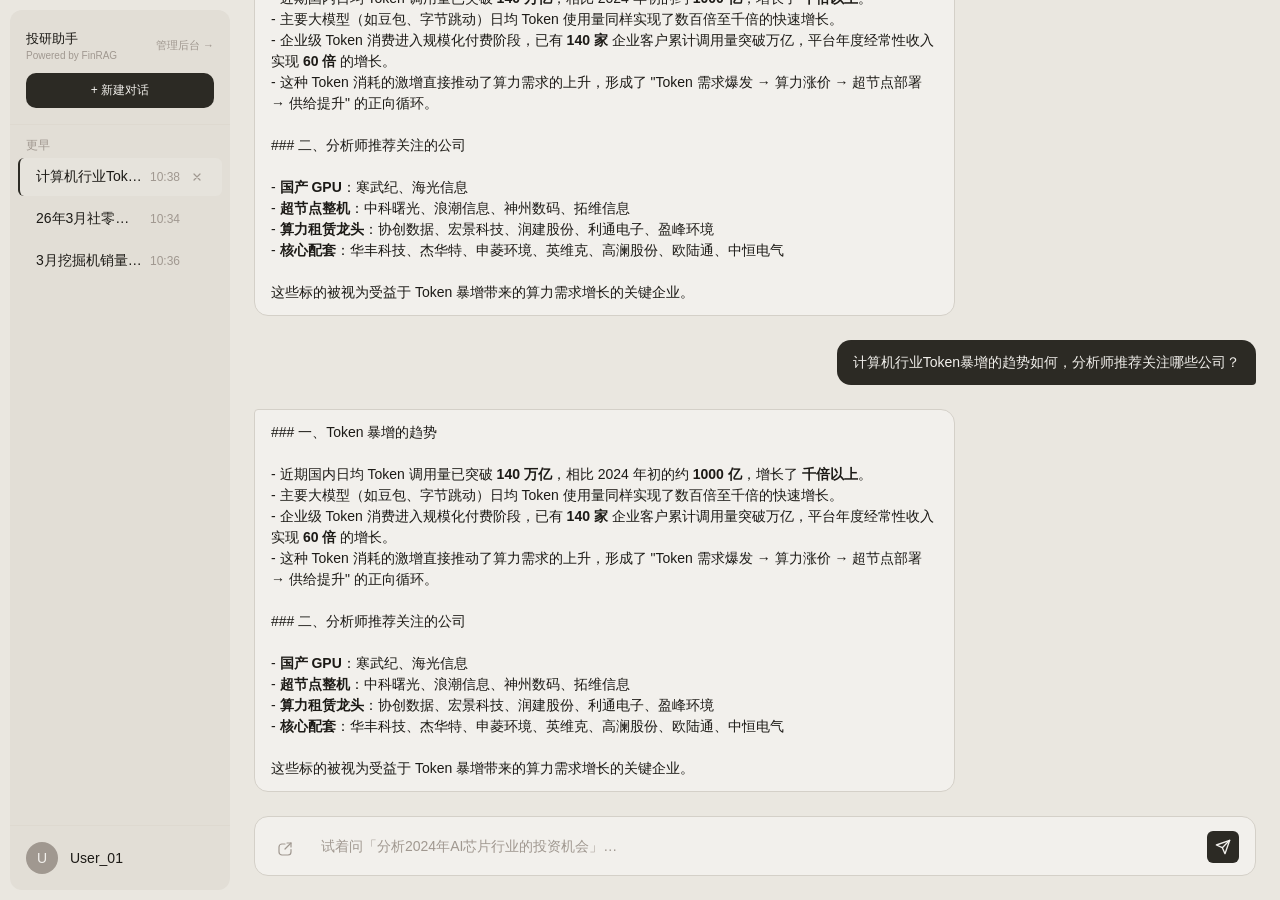
==== chat/index.html @ 754f4105 "Initial commit: RAG frontend demo with Vercel deployment config" ====
<!DOCTYPE html>
<html lang="zh-CN">
<head>
    <meta charset="UTF-8">
    <meta name="viewport" content="width=device-width, initial-scale=1.0">
    <title>FinRAG</title>
    <link rel="icon" type="image/svg+xml" href="/favicon.svg">
    <link rel="stylesheet" href="/assets/shell.css" />
    <style>
        :root {
            --bg-app:        #EAE7E0;
            --bg-sidebar:    #F2F0EC;
            --bg-panel:      #F2F0EC;
            --bg-hover:      #E6E3DC;
            --bg-gray-layer: #E6E3DC;
            --bg-sources:    #F2F0EC;
            --border:        #D4D0C8;
            --border-subtle: #DED9D0;
            --accent:        #2C2A24;
            --accent-light:  #E6E3DC;
            --accent-muted:  #A09890;
            --accent-dark:   #1C1A16;
            --text-primary:  #1C1A16;
            --text-secondary:#4A4640;
            --text-muted:    #A09890;
            --success:       #5C7A58;
            --success-light: #D6E3D4;
            --warning:       #8A7230;
            --warning-light: #F0E8D4;
            --danger:        #8C4040;
            --danger-light:  #F0E2E2;
            --shadow-sm:     none;
            --shadow-md:     none;
            --r-sm: 6px;
            --r-md: 10px;
            --r-lg: 14px;
        }

        * { box-sizing: border-box; margin: 0; padding: 0; box-shadow: none !important; }
        body {
            font-family: -apple-system, "Helvetica Neue", Arial, sans-serif;
            font-weight: 400;
            color: var(--text-primary);
            background-color: var(--bg-app);
            height: 100vh;
            display: flex;
            overflow: hidden;
            font-size: 14px;
        }
        button, input, textarea, select { font-family: inherit; font-size: inherit; outline: none; border: none; background: none; }
        button { cursor: pointer; color: inherit; }
        .font-mono { font-family: "JetBrains Mono", Consolas, monospace; }
        .fw-500 { font-weight: 500; }
        .card { background: var(--bg-panel); border: 0.5px solid var(--border); border-radius: var(--r-lg); box-shadow: var(--shadow-sm); }
        .text-muted { color: var(--text-muted); }

        /* Layout */
        .sidebar {
            width: 220px;
            background: #E2DED6;
            border-radius: 12px;
            margin: 10px 0 10px 10px;
            border: none;
            border-right: none;
            box-shadow: none;
            display: flex;
            flex-direction: column;
            flex-shrink: 0;
            z-index: 10;
        }
        .page-body,
        .chat-main,
        .main-content {
            background: #EAE7E0;
            flex: 1;
            display: flex;
            flex-direction: column;
            position: relative;
            min-width: 0;
        }
        .right-panel {
            width: 240px;
            background: var(--bg-panel);
            border: 0.5px solid var(--border);
            border-radius: 12px;
            margin: 10px 10px 10px 0;
            display: flex;
            flex-direction: column;
            flex-shrink: 0;
        }
        .right-panel.collapsed { display: none; }

        /* Sidebar */
        .sidebar-header { padding: 20px 16px 16px; display: flex; flex-direction: column; gap: 12px; border-bottom: 0.5px solid var(--border-subtle); }
        .sidebar-top { display: flex; align-items: center; justify-content: space-between; }
        .sys-title { font-size: 13px; font-weight: 500; color: var(--text-primary); }
        .admin-link {
            font-size: 11px;
            color: var(--text-muted);
            text-decoration: none;
            padding: 0;
            border: none;
            background: none;
            transition: color 0.15s;
        }
        .admin-link:hover { color: var(--accent); background: none; }
        .btn-new-chat {
            background: #2C2A24;
            color: #F2F0EC;
            padding: 9px 12px;
            border-radius: var(--r-md);
            text-align: center;
            font-size: 12px;
            font-weight: 500;
            transition: background 0.2s;
        }
        .btn-new-chat:hover { background: #1C1A16; }

        .session-list { flex: 1; overflow-y: auto; padding: 12px 0; display: flex; flex-direction: column; gap: 16px; }
        .session-group { display: flex; flex-direction: column; gap: 4px; }
        .group-title { padding: 0 16px; font-size: 12px; color: var(--text-muted); font-weight: 500; }
        .session-item { padding: 10px 16px; margin: 0 8px; border-radius: var(--r-sm); cursor: pointer; display: flex; justify-content: space-between; align-items: center; border-left: 2px solid transparent; }
        .session-item:hover { background: var(--bg-hover); }
        .session-item.active { background: var(--bg-hover); border-left-color: var(--accent); }
        .session-title { overflow: hidden; text-overflow: ellipsis; white-space: nowrap; flex: 1; margin-right: 8px; }
        .session-time { font-size: 12px; color: var(--text-muted); }
        .session-main { display: flex; align-items: center; min-width: 0; flex: 1; }
        .session-actions { display: inline-flex; align-items: center; gap: 6px; margin-left: 8px; }
        .session-delete {
            width: 18px;
            height: 18px;
            border-radius: 4px;
            border: none;
            background: transparent;
            color: var(--text-muted);
            display: inline-flex;
            align-items: center;
            justify-content: center;
            font-size: 12px;
            opacity: 0;
            transition: all 0.15s;
            flex-shrink: 0;
        }
        .session-item:hover .session-delete { opacity: 0; }
        .session-item.active .session-delete { opacity: 1; }
        .session-delete:hover { background: var(--danger-light); color: var(--danger); }

        .user-profile { padding: 16px; border-top: 0.5px solid var(--border-subtle); display: flex; align-items: center; gap: 12px; }
        .avatar { width: 32px; height: 32px; background: var(--accent-muted); border-radius: 50%; display: flex; align-items: center; justify-content: center; color: var(--bg-panel); font-weight: 500; }

        /* Main Content */
        .status-strip { padding:10px 20px; display:flex; align-items:center; gap:8px; border-bottom: 0.5px solid var(--border-subtle); }
        #empty-state {
            flex: 1;
            display: flex;
            flex-direction: column;
            align-items: center;
            justify-content: center;
            padding: 40px;
            --accent: #8B4513;
            --accent-muted: #B8784A;
            --text-primary: #2C2A24;
            --text-muted: #9A9287;
        }
        .empty-title { font-size: 24px; font-weight: 500; color: var(--text-secondary); margin-bottom: 32px; }
        .hero-kicker {
            font-size: 10px;
            color: var(--text-muted);
            letter-spacing: .1em;
            margin-bottom: 12px;
            text-align: center;
        }
        .hero-title {
            font-size: 32px;
            font-weight: 600;
            color: var(--text-primary);
            line-height: 1.35;
            text-align: center;
        }
        .hero-accent {
            color: var(--accent);
        }
        .hero-features {
            display: flex;
            gap: 24px;
            justify-content: center;
            margin-top: 16px;
            flex-wrap: wrap;
        }
        .hero-feature {
            display: flex;
            align-items: center;
            gap: 6px;
            font-size: 12px;
            color: var(--text-muted);
        }
        .hero-feature svg {
            color: var(--accent-muted);
            flex-shrink: 0;
        }
        .hero-example-title {
            font-size: 10px;
            color: #B8B0A8;
            letter-spacing: .06em;
            text-align: center;
            margin-bottom: 12px;
        }
        .suggestion-grid { display: grid; grid-template-columns: repeat(3, minmax(0, 1fr)); gap: 12px; max-width: 900px; width: 100%; }
        @media (max-width: 1024px) {
            .suggestion-grid { grid-template-columns: 1fr 1fr; }
        }
        @media (max-width: 640px) {
            .suggestion-grid { grid-template-columns: 1fr; }
        }
        .suggestion-card {
            padding: 12px 14px;
            background: var(--bg-panel);
            border-radius: 10px;
            border: none;
            box-shadow: none;
            cursor: pointer;
            display: flex;
            flex-direction: column;
            gap: 0;
            transition: background 0.15s;
        }
        .suggestion-card:hover { background: var(--bg-hover); }
        .example-tag {
            font-size: 11px;
            font-weight: 500;
            color: var(--accent);
            margin-bottom: 6px;
        }
        .example-question {
            font-size: 14px;
            font-weight: 500;
            color: var(--text-primary);
            margin-bottom: 6px;
            line-height: 1.4;
        }
        .example-sub {
            font-size: 12px;
            color: var(--text-muted);
            line-height: 1.5;
        }

        #chat-container { flex: 1; overflow-y: auto; padding: 24px; display: none; flex-direction: column; gap: 24px; }

        .message-row { display: flex; width: 100%; }
        .message-row.user { justify-content: flex-end; }

        .bubble { max-width: 70%; padding: 12px 16px; line-height: 1.5; word-break: break-word; }
        .bubble-user { background: #2C2A24; color: #F2F0EC; border-radius: var(--r-lg) var(--r-lg) 4px var(--r-lg); }
        .bubble-ai { background: var(--bg-panel); color: var(--text-primary); border: 0.5px solid var(--border); box-shadow: var(--shadow-sm); border-radius: 4px var(--r-lg) var(--r-lg) var(--r-lg); }

        .ai-footer { margin-top: 8px; padding-top: 8px; border-top: 0.5px solid var(--border-subtle); display: flex; flex-wrap: wrap; gap: 8px; align-items: center; font-size: 12px; }
        .badge { padding: 2px 6px; border-radius: var(--r-sm); background: var(--bg-gray-layer); color: var(--text-secondary); display: inline-flex; align-items: center; }
        .btn-feedback { padding: 2px 4px; border-radius: var(--r-sm); cursor: pointer; transition: background 0.2s; }
        .btn-feedback:hover { background: var(--bg-hover); }
        .btn-sources-toggle { color: var(--accent); font-weight: 500; cursor: pointer; user-select: none; }

        .sources-area { display: none; margin-top: 12px; gap: 8px; flex-direction: column; }
        .sources-area.open { display: flex; }
        .source-card { background: var(--bg-sources); border: 0.5px solid var(--border); border-radius: var(--r-md); padding: 10px 12px; display: flex; align-items: center; gap: 12px; cursor: pointer; }
        .source-card:hover { filter: brightness(0.97); }
        .source-icon { width: 24px; height: 24px; border-radius: 4px; display: flex; align-items: center; justify-content: center; font-size: 12px; color: var(--bg-panel); font-weight: 500; }
        .source-icon.pdf { background: var(--danger); }
        .source-icon.url { background: var(--accent-dark); }
        .source-info { flex: 1; overflow: hidden; }
        .source-title { font-weight: 500; white-space: nowrap; overflow: hidden; text-overflow: ellipsis; font-size: 13px; }
        .source-domain { font-size: 11px; color: var(--text-muted); }
        .source-score { color: var(--success); font-size: 12px; }

        .clarify-grid { display: flex; flex-direction: column; gap: 8px; margin-top: 12px; }
        .clarify-option { background: var(--bg-app); border: 0.5px solid var(--border); border-radius: var(--r-sm); padding: 10px; cursor: pointer; font-size: 13px; }
        .clarify-option:hover { background: var(--accent-light); border-color: var(--accent); }

        .cursor { display: inline-block; width: 6px; height: 14px; background: var(--accent); vertical-align: middle; animation: blink 1s step-end infinite; margin-left: 4px; }
        @keyframes blink { 0%, 100% { opacity: 1; } 50% { opacity: 0; } }

        /* Input Area */
        .input-wrapper { padding: 0 24px 24px; }
        .input-box { background: var(--bg-panel); border: 0.5px solid var(--border); border-radius: var(--r-lg); display: flex; flex-direction: column; padding: 12px 16px; transition: border-color 0.2s; }
        .input-box:focus-within { border-color: var(--accent-muted); }
        .input-row { display: flex; gap: 12px; align-items: flex-end; }
        .btn-attach {
            width: 28px;
            height: 28px;
            border-radius: 7px;
            display: flex;
            align-items: center;
            justify-content: center;
            flex-shrink: 0;
            color: var(--text-muted);
            background: transparent;
            border: none;
            cursor: pointer;
            transition: all 0.15s;
        }
        .btn-attach:hover { background: var(--bg-hover); color: var(--text-primary); }
        .btn-attach.has-image { color: var(--accent); }
        .img-preview-strip {
            display: flex;
            gap: 8px;
            padding: 0 2px 10px;
            flex-wrap: wrap;
        }
        .img-thumb {
            width: 52px;
            height: 52px;
            border-radius: 8px;
            border: 0.5px solid var(--border);
            position: relative;
            overflow: visible;
            flex-shrink: 0;
            cursor: pointer;
        }
        .img-thumb img {
            width: 100%;
            height: 100%;
            object-fit: cover;
            border-radius: 8px;
            display: block;
        }
        .img-thumb-remove {
            position: absolute;
            top: -5px;
            right: -5px;
            width: 16px;
            height: 16px;
            border-radius: 50%;
            background: var(--danger);
            display: flex;
            align-items: center;
            justify-content: center;
            cursor: pointer;
            border: none;
            flex-shrink: 0;
        }
        .img-thumb-remove svg { width: 8px; height: 8px; }
        .bubble-img img {
            max-width: 220px;
            max-height: 160px;
            border-radius: 10px 10px 2px 10px;
            display: block;
            border: 0.5px solid var(--border);
        }
        textarea { flex: 1; resize: none; max-height: 120px; min-height: 20px; line-height: 20px; color: var(--text-primary); }
        textarea::placeholder { color: var(--text-muted); }
        .btn-send {
            background: #2C2A24;
            color: #F2F0EC;
            width: 32px;
            height: 32px;
            border-radius: var(--r-sm);
            display: flex;
            align-items: center;
            justify-content: center;
            flex-shrink: 0;
            transition: background 0.2s;
        }
        .btn-send:hover { background: #1C1A16; }
        .btn-send:disabled { background: var(--bg-gray-layer); color: var(--text-muted); cursor: not-allowed; }

        /* Right Panel */
        .right-header { padding: 16px; font-weight: 500; border-bottom: 0.5px solid var(--border-subtle); display: flex; justify-content: space-between; }
        .btn-close-panel { color: var(--text-muted); cursor: pointer; }
        .right-content { padding: 16px; overflow-y: auto; flex: 1; display: flex; flex-direction: column; gap: 12px; }

        /* Toast */
        .toast-container { position: fixed; top: 20px; left: 50%; transform: translateX(-50%); z-index: 1000; display: flex; flex-direction: column; gap: 8px; }
        .toast { background: var(--bg-panel); border: 0.5px solid var(--danger); color: var(--danger); padding: 10px 16px; border-radius: var(--r-md); box-shadow: var(--shadow-md); font-size: 13px; opacity: 0; animation: fade-in-out 3s ease forwards; }
        @keyframes fade-in-out { 0% { opacity: 0; transform: translateY(-10px); } 10% { opacity: 1; transform: translateY(0); } 90% { opacity: 1; transform: translateY(0); } 100% { opacity: 0; transform: translateY(-10px); } }
    </style>
</head>
<body>

    <aside class="sidebar">
        <div class="sidebar-header">
            <div class="sidebar-top">
                <div>
                    <div class="sys-title">投研助手</div>
                    <div style="font-size:10px; color:var(--text-muted); margin-top:2px;">
                        Powered by FinRAG
                    </div>
                </div>
                <a class="admin-link" href="/knowledge.html">管理后台 →</a>
            </div>
            <button class="btn-new-chat" id="btn-new-chat">+ 新建对话</button>
        </div>
        <div class="session-list" id="session-list"></div>
        <div class="user-profile">
            <div class="avatar">U</div>
            <div class="fw-500">User_01</div>
        </div>
    </aside>

    <main class="main-content">
        <div id="empty-state">
            <div style="text-align:center; margin-bottom:32px;">
                <div class="hero-kicker">投研知识库</div>
                <div class="hero-title">
                    深入每一份<span class="hero-accent">行研报告</span>
                    <br>给你可问答的知识库
                </div>
                <div class="hero-features">
                    <div class="hero-feature">
                        <svg width="15" height="15" viewBox="0 0 24 24" fill="none"
                             stroke="currentColor" stroke-width="2">
                            <path d="M14 2H6a2 2 0 0 0-2 2v16a2 2 0 0 0 2 2h12a2 2 0 0 0 2-2V8z"/>
                            <polyline points="14 2 14 8 20 8"/>
                        </svg>
                        东方财富研报数据库
                    </div>
                    <div class="hero-feature">
                        <svg width="15" height="15" viewBox="0 0 24 24" fill="none"
                             stroke="currentColor" stroke-width="2">
                            <circle cx="11" cy="11" r="8"/>
                            <line x1="21" y1="21" x2="16.65" y2="16.65"/>
                        </svg>
                        覆盖科技、医药、新能源等行业
                    </div>
                    <div class="hero-feature">
                        <svg width="15" height="15" viewBox="0 0 24 24" fill="none"
                             stroke="currentColor" stroke-width="2">
                            <path d="M9 11l3 3L22 4"/>
                            <path d="M21 12v7a2 2 0 0 1-2 2H5a2 2 0 0 1-2-2V5a2 2 0 0 1 2-2h11"/>
                        </svg>
                        答案附带原始报告引用
                    </div>
                </div>
            </div>
            <div style="width:100%; max-width:560px;">
                <div class="hero-example-title">试试这些问题</div>
                <div class="suggestion-grid" id="suggestion-grid"></div>
            </div>
        </div>

        <div id="chat-container"></div>

        <div class="input-wrapper">
            <div class="input-box">
                <div class="img-preview-strip" id="img-preview-strip" style="display:none;"></div>
                <div class="input-row">
                    <button class="btn-attach" id="btn-attach" title="上传图片">
                        <svg width="16" height="16" viewBox="0 0 16 16" fill="none">
                            <path d="M14 8.5V11a3 3 0 0 1-3 3H5a3 3 0 0 1-3-3V6a3 3 0 0 1 3-3h3" stroke="currentColor" stroke-width="1.2" stroke-linecap="round"/>
                            <path d="M10 2h4v4" stroke="currentColor" stroke-width="1.2" stroke-linecap="round" stroke-linejoin="round"/>
                            <path d="M14 2L8 8" stroke="currentColor" stroke-width="1.2" stroke-linecap="round"/>
                        </svg>
                    </button>
                    <input type="file" id="img-file-input" accept="image/*" style="display:none;">
                    <textarea id="chat-input" rows="1" placeholder="试着问「分析2024年AI芯片行业的投资机会」…"></textarea>
                    <button class="btn-send" id="btn-send">
                        <svg width="16" height="16" viewBox="0 0 24 24" fill="none" stroke="currentColor" stroke-width="2" stroke-linecap="round" stroke-linejoin="round"><line x1="22" y1="2" x2="11" y2="13"></line><polygon points="22 2 15 22 11 13 2 9 22 2"></polygon></svg>
                    </button>
                </div>
                <div class="img-hint" id="img-hint" style="display:none; font-size:10px; color:var(--text-muted); text-align:center; padding-top:6px;">
                    支持 JPG、PNG、截图粘贴 · 单张最大 10MB
                </div>
            </div>
        </div>
    </main>

    <aside class="right-panel collapsed" id="right-panel">
        <div class="right-header">
            <span>引用知识源</span>
            <span class="btn-close-panel" id="btn-close-panel">✕</span>
        </div>
        <div class="right-content" id="right-content">
            <div class="text-muted" style="font-size: 12px; text-align: center; margin-top: 20px;">点击聊天中的来源标签查看详情</div>
        </div>
    </aside>

    <div class="toast-container" id="toast-container"></div>

    <script src="/assets/api.js"></script>
    <script src="/assets/shell.js"></script>
    <script>
        // Mock 对话数据（仅用于 demo 展示）
        const MOCK_SESSIONS = [
            {
                id: "af6073f920da416da19f7c6cb03fe2c8",
                title: "计算机行业Token暴增趋势讨论",
                updated_at: "2026-04-25T10:38:45.392614+00:00",
            },
            {
                id: "bbbc612e61664d898aa6600a053496c8",
                title: "26年3月社零数据讨论",
                updated_at: "2026-04-25T10:34:05.024955+00:00",
            },
            {
                id: "d4fa2bd1815c4cc2b90ea552784ee99d",
                title: "3月挖掘机销量数据讨论",
                updated_at: "2026-04-25T10:36:13.116840+00:00",
            },
        ];

        const MOCK_MESSAGES_MAP = {
            "af6073f920da416da19f7c6cb03fe2c8": [
                {
                    id: 76,
                    session_id: "af6073f920da416da19f7c6cb03fe2c8",
                    role: "user",
                    content: "计算机行业Token暴增的趋势如何，分析师推荐关注哪些公司？",
                    created_at: "2026-04-25T10:37:50.969843+00:00",
                },
                {
                    id: 77,
                    session_id: "af6073f920da416da19f7c6cb03fe2c8",
                    role: "assistant",
                    content: "### 一、Token 暴增的趋势  \n\n- 近期国内日均 Token 调用量已突破 **140 万亿**，相比 2024 年初的约 **1000 亿**，增长了 **千倍以上**。  \n- 主要大模型（如豆包、字节跳动）日均 Token 使用量同样实现了数百倍至千倍的快速增长。  \n- 企业级 Token 消费进入规模化付费阶段，已有 **140 家** 企业客户累计调用量突破万亿，平台年度经常性收入实现 **60 倍** 的增长。  \n- 这种 Token 消耗的激增直接推动了算力需求的上升，形成了 \"Token 需求爆发 → 算力涨价 → 超节点部署 → 供给提升\" 的正向循环。\n\n### 二、分析师推荐关注的公司  \n\n- **国产 GPU**：寒武纪、海光信息  \n- **超节点整机**：中科曙光、浪潮信息、神州数码、拓维信息  \n- **算力租赁龙头**：协创数据、宏景科技、润建股份、利通电子、盈峰环境  \n- **核心配套**：华丰科技、杰华特、申菱环境、英维克、高澜股份、欧陆通、中恒电气  \n\n这些标的被视为受益于 Token 暴增带来的算力需求增长的关键企业。",
                    created_at: "2026-04-25T10:38:25.530327+00:00",
                },
                {
                    id: 78,
                    session_id: "af6073f920da416da19f7c6cb03fe2c8",
                    role: "user",
                    content: "计算机行业Token暴增的趋势如何，分析师推荐关注哪些公司？",
                    created_at: "2026-04-25T10:38:38.059717+00:00",
                },
                {
                    id: 79,
                    session_id: "af6073f920da416da19f7c6cb03fe2c8",
                    role: "assistant",
                    content: "### 一、Token 暴增的趋势  \n\n- 近期国内日均 Token 调用量已突破 **140 万亿**，相比 2024 年初的约 **1000 亿**，增长了 **千倍以上**。  \n- 主要大模型（如豆包、字节跳动）日均 Token 使用量同样实现了数百倍至千倍的快速增长。  \n- 企业级 Token 消费进入规模化付费阶段，已有 **140 家** 企业客户累计调用量突破万亿，平台年度经常性收入实现 **60 倍** 的增长。  \n- 这种 Token 消耗的激增直接推动了算力需求的上升，形成了 \"Token 需求爆发 → 算力涨价 → 超节点部署 → 供给提升\" 的正向循环。\n\n### 二、分析师推荐关注的公司  \n\n- **国产 GPU**：寒武纪、海光信息  \n- **超节点整机**：中科曙光、浪潮信息、神州数码、拓维信息  \n- **算力租赁龙头**：协创数据、宏景科技、润建股份、利通电子、盈峰环境  \n- **核心配套**：华丰科技、杰华特、申菱环境、英维克、高澜股份、欧陆通、中恒电气  \n\n这些标的被视为受益于 Token 暴增带来的算力需求增长的关键企业。",
                    created_at: "2026-04-25T10:38:45.392614+00:00",
                },
            ],
            "bbbc612e61664d898aa6600a053496c8": [
                {
                    id: 72,
                    session_id: "bbbc612e61664d898aa6600a053496c8",
                    role: "user",
                    content: "26年3月社零数据增速是多少，消费行业后续的政策催化剂有哪些？",
                    created_at: "2026-04-25T10:33:39.250463+00:00",
                },
                {
                    id: 73,
                    session_id: "bbbc612e61664d898aa6600a053496c8",
                    role: "assistant",
                    content: "**26年3月社零数据增速**  \n- 社会消费品零售总额同比增长 **1.7%**（环比出现 1.1pct 的放缓）。\n\n---\n\n### 消费行业后续的政策催化剂\n\n1. **专项财政资金与国债支持**  \n   - 2026 年将安排 **超长期特别国债 2500 亿元**，用于支持消费品以旧换新。  \n   - 同时设立 **1000 亿元财政金融协同促内需专项资金**，加大对消费需求的财政拉动。\n\n2. **服务消费政策陆续出台**  \n   - \"十五五\"规划及 2026 年政府工作报告均把 **扩大内需、提升服务消费** 放在首位。  \n   - 相关政策包括对高技术、现代服务业的引导，以及对服务业质量提升的专项扶持。\n\n3. **《关于推进服务业扩能提质的意见》**（2026‑04‑21）  \n   - 目标到 2030 年服务业规模突破 **100 万亿元**，强调 **科技服务支撑、软件与信息服务创新**，为服务业提供长期增长动能。\n\n4. **消费补贴与稳收入政策**  \n   - 短期将通过 **补贴类政策**（如以旧换新补贴）刺激消费。  \n   - 中长期则侧重 **稳收入、提升居民消费信心** 的政策体系，帮助消费回暖进入螺旋上升阶段。\n\n5. **行业细分方向的政策倾斜**  \n   - 对 **新消费赛道**（潮玩、黄金珠宝、新茶饮等）以及 **顺周期赛道**（白酒、餐酒旅、服务消费公司）提供政策支持，形成差异化的增长驱动。\n\n这些政策组合形成了从财政资金、专项债务、宏观规划到行业细分的多层次催化体系，预计将在 2026 年后持续推动消费需求回升。",
                    created_at: "2026-04-25T10:34:05.024955+00:00",
                },
            ],
            "d4fa2bd1815c4cc2b90ea552784ee99d": [
                {
                    id: 74,
                    session_id: "d4fa2bd1815c4cc2b90ea552784ee99d",
                    role: "user",
                    content: "3月挖掘机销量数据如何，工程机械行业当前的投资评级是什么？",
                    created_at: "2026-04-25T10:35:30.716322+00:00",
                },
                {
                    id: 75,
                    session_id: "d4fa2bd1815c4cc2b90ea552784ee99d",
                    role: "assistant",
                    content: "## 3 月挖掘机销量概况  \n\n- **总销量**：2026 年 3 月挖掘机销量为 **37 402 台**。  \n- **同比增长**：较 2025 年同月增长 **26.40 %**。  \n- **环比增长**：较 2026 年 2 月环比提升 **117.13 %**。  \n\n### 细分市场  \n| 区域 | 销量（台） | 同比增速 | 环比增速 |\n|------|------------|----------|----------|\n| 国内 | 24 101 | 23.49 % | 256.79 % |\n| 出口 | 13 301 | 32.05 % | 27.03 % |\n\n- **出口占比**：约 **35.56 %**（出口 13 301 台 / 总销量 37 402 台）。  \n- **行业景气度**：2026 年第一季度累计销量 73 336 台，同比增长 19.49 %，显示行业整体回升。\n\n## 工程机械行业的投资评级现状  \n\n当前可用的材料仅提供了行业投资评级的定义（如\"强于大市\"\"同步大市\"\"弱于大市\"），但未给出针对工程机械行业的具体评级结论。因此，**没有可引用的明确评级** 可供报告。若需最新评级，请参考后续的行业研究报告或评级机构的最新发布。",
                    created_at: "2026-04-25T10:36:13.116840+00:00",
                },
            ],
        };

        const Api = {
            user: 'api_user',
            _toSessionView(row) {
                const updatedAt = row.updated_at || row.created_at;
                const dt = new Date(updatedAt);
                const valid = !Number.isNaN(dt.getTime());
                const now = new Date();
                const todayStart = new Date(now.getFullYear(), now.getMonth(), now.getDate());
                const msgDayStart = valid ? new Date(dt.getFullYear(), dt.getMonth(), dt.getDate()) : todayStart;
                const diffDays = Math.floor((todayStart.getTime() - msgDayStart.getTime()) / (24 * 60 * 60 * 1000));
                let group = '更早';
                if (diffDays <= 0) group = '今天';
                else if (diffDays === 1) group = '昨天';
                const time = valid
                    ? dt.toLocaleTimeString('zh-CN', { hour: '2-digit', minute: '2-digit' })
                    : '--:--';
                return {
                    id: row.id,
                    title: row.title || '新对话',
                    time,
                    group,
                    updated_at: updatedAt,
                };
            },
            async getSessions() {
                return MOCK_SESSIONS.map(item => this._toSessionView(item));
            },
            async createSession(title = '新对话') {
                const newId = 'mock_' + Date.now() + '_' + Math.random().toString(36).slice(2);
                const newSession = {
                    id: newId,
                    title: title,
                    updated_at: new Date().toISOString(),
                };
                MOCK_SESSIONS.unshift(newSession);
                MOCK_MESSAGES_MAP[newId] = [];
                return this._toSessionView(newSession);
            },
            async renameSession(sessionId, title) {
                const session = MOCK_SESSIONS.find(s => s.id === sessionId);
                if (session) session.title = title;
                return this._toSessionView(session || { id: sessionId, title, updated_at: new Date().toISOString() });
            },
            async deleteSession(sessionId) {
                const idx = MOCK_SESSIONS.findIndex(s => s.id === sessionId);
                if (idx !== -1) {
                    MOCK_SESSIONS.splice(idx, 1);
                    delete MOCK_MESSAGES_MAP[sessionId];
                }
            },
            async getMessages(sessionId) {
                return MOCK_MESSAGES_MAP[sessionId] || [];
            },
            async getSampleQuestions() {
                return EXAMPLE_QUESTIONS.map(q => q.question);
            },
            async getHealth() {
                return { status: 'ok' };
            },
            async getKnowledgeBases() {
                return [
                    { id: 'tech', name: '科技', document_count: 1 },
                    { id: 'medical', name: '医药', document_count: 1 },
                    { id: 'energy', name: '新能源', document_count: 1 },
                    { id: 'finance', name: '金融', document_count: 1 },
                    { id: 'consumer', name: '消费', document_count: 1 },
                ];
            },
            async getDecision(question) {
                return { kb_id: null, kb_name: null, intent: null, route: 'qa' };
            },
            startChatSSE(question, sessionId, imageBase64 = null) {
                // Demo 模式：返回模拟 SSE 流
                const mockAnswer = "抱歉，Demo 模式下暂不支持实时对话。请在管理后台查看已生成的研报问答示例。";
                const stream = {
                    reader: null,
                    cancel: () => {},
                };
                // 模拟异步返回
                setTimeout(() => {
                    if (window.__mockSSECallback) {
                        window.__mockSSECallback(mockAnswer);
                    }
                }, 500);
                return stream;
            },
            async submitFeedback() { return { success: true }; }
        };

        function showToast(msg) {
            const container = document.getElementById('toast-container');
            const toast = document.createElement('div');
            toast.className = 'toast';
            toast.innerText = msg;
            container.appendChild(toast);
            setTimeout(() => { if (toast.parentNode) toast.remove(); }, 3000);
        }

        const EXAMPLE_QUESTIONS = [
            {
                tag: "消费",
                question: "26年3月社零数据增速是多少，消费行业后续的政策催化剂有哪些？",
                sub: "社会零售总额趋势分析及政策影响评估",
            },
            {
                tag: "新能源",
                question: "3月挖掘机销量数据如何，工程机械行业当前的投资评级是什么？",
                sub: "工程机械销售数据与行业投资评级展望",
            },
            {
                tag: "科技",
                question: "计算机行业Token暴增的趋势如何，分析师推荐关注哪些公司？",
                sub: "AI时代下计算机产业链投资机会梳理",
            },
        ];

        const SessionManager = {
            currentSessionId: null,
            sessions: [],
            async init() {
                try {
                    this.sessions = await Api.getSessions();
                    if (this.sessions.length > 0) {
                        this.currentSessionId = this.sessions[0].id;
                        // 如果有历史会话，立即加载该会话的聊天内容并切换到聊天状态
                        UIController.switchToChatState();
                        document.getElementById('chat-container').innerHTML = '';
                        try {
                            const messages = await Api.getMessages(this.currentSessionId);
                            messages.forEach(msg => {
                                if (msg.role === 'user') MessageRenderer.appendUser(msg.content);
                                else MessageRenderer.appendAI(msg.content);
                            });
                            if (messages.length === 0) UIController.switchToEmptyState();
                        } catch (err) {
                            UIController.switchToEmptyState();
                        }
                    }
                    this.renderList();
                } catch (e) {
                    showToast("加载会话失败");
                }
            },
            async createNewSession(switchView = true) {
                const created = await Api.createSession('新对话');
                this.currentSessionId = created.id;
                this.sessions.unshift(created);
                this.renderList();
                if (switchView) {
                    UIController.switchToEmptyState();
                }
                // 清空聊天容器
                document.getElementById('chat-container').innerHTML = '';
                return created.id;
            },
            async switchSession(id) {
                if (!id) return;
                this.currentSessionId = id;
                UIController.switchToChatState();
                document.getElementById('chat-container').innerHTML = '';
                try {
                    const messages = await Api.getMessages(id);
                    messages.forEach(msg => {
                        if (msg.role === 'user') MessageRenderer.appendUser(msg.content);
                        else MessageRenderer.appendAI(msg.content);
                    });
                    if (messages.length === 0) UIController.switchToEmptyState();
                } catch (err) {
                    showToast(`加载历史失败: ${err.message}`);
                }
                this.renderList();
            },
            async deleteSession(id) {
                if (!id) return;
                const target = this.sessions.find(item => item.id === id);
                const title = target && target.title ? target.title : '该会话';
                const ok = window.confirm(`确认删除会话「${title}」吗？此操作不可恢复。`);
                if (!ok) return;

                try {
                    await Api.deleteSession(id);
                    this.sessions = this.sessions.filter(item => item.id !== id);
                    const wasCurrent = this.currentSessionId === id;
                    if (wasCurrent) {
                        if (this.sessions.length > 0) {
                            await this.switchSession(this.sessions[0].id);
                        } else {
                            this.currentSessionId = null;
                            UIController.switchToEmptyState();
                            // 清空聊天容器
                            document.getElementById('chat-container').innerHTML = '';
                            this.renderList();
                        }
                    } else {
                        this.renderList();
                    }
                    showToast("会话已删除");
                } catch (err) {
                    showToast(`删除失败: ${err.message}`);
                }
            },
            async upsertFromQuestion(question) {
                const short = question.length > 24 ? `${question.slice(0, 24)}...` : question;
                try {
                    this.sessions = await Api.getSessions();
                } catch (_) {
                    const current = this.sessions.find(item => item.id === this.currentSessionId);
                    if (current && current.title === '新对话') {
                        // 降级：仅当后端标题更新接口不可用时，前端使用截断标题兜底。
                        try {
                            const updated = await Api.renameSession(current.id, short);
                            if (updated) {
                                const idx = this.sessions.findIndex(item => item.id === current.id);
                                if (idx >= 0) this.sessions[idx] = updated;
                            }
                        } catch (_) {}
                    }
                }
                this.renderList();
            },
            renderList() {
                const listEl = document.getElementById('session-list');
                listEl.innerHTML = '';
                
                // 空会话列表引导
                if (this.sessions.length === 0) {
                    const emptyDiv = document.createElement('div');
                    emptyDiv.style.padding = '40px 16px';
                    emptyDiv.style.textAlign = 'center';
                    emptyDiv.style.color = 'var(--text-muted)';
                    emptyDiv.style.fontSize = '13px';
                    emptyDiv.innerHTML = `
                        <div style="margin-bottom: 8px;">暂无会话</div>
                        <div style="font-size: 12px;">点击「新建对话」开始</div>
                    `;
                    listEl.appendChild(emptyDiv);
                    return;
                }
                
                const groups = {};
                this.sessions.forEach(s => { if (!groups[s.group]) groups[s.group] = []; groups[s.group].push(s); });
                for (const [groupName, items] of Object.entries(groups)) {
                    const groupDiv = document.createElement('div');
                    groupDiv.className = 'session-group';
                    groupDiv.innerHTML = `<div class="group-title">${groupName}</div>`;
                    items.forEach(item => {
                        const itemDiv = document.createElement('div');
                        itemDiv.className = `session-item ${this.currentSessionId === item.id ? 'active' : ''}`;
                        itemDiv.onclick = () => { this.switchSession(item.id); };
                        itemDiv.innerHTML = `
                            <div class="session-main">
                                <div class="session-title">${item.title}</div>
                                <div class="session-time">${item.time}</div>
                            </div>
                            <div class="session-actions">
                                <button class="session-delete" title="删除会话">
                                    <svg width="10" height="10" viewBox="0 0 10 10" fill="none" aria-hidden="true" focusable="false">
                                        <path d="M2 2L8 8M8 2L2 8" stroke="currentColor" stroke-width="1.2" stroke-linecap="round"/>
                                    </svg>
                                </button>
                            </div>
                        `;
                        const deleteBtn = itemDiv.querySelector('.session-delete');
                        if (deleteBtn) {
                            deleteBtn.onclick = (e) => {
                                e.stopPropagation();
                                this.deleteSession(item.id);
                            };
                        }
                        groupDiv.appendChild(itemDiv);
                    });
                    listEl.appendChild(groupDiv);
                }
            }
        };

        const STRATEGY_LABEL_MAP = {
            kb_search: '知识库检索',
            directed_global_mix: '定向全局混合',
            global: '全局检索',
            directed: '定向检索',
            hybrid: '混合检索',
            directed_only: '定向检索',
            global_only: '全局检索',
            mix: '定向全局混合',
            fallback: '全局检索',
            clarify: '需要澄清',
            system: '系统回答',
            system_only: '系统回答',
            vision_only: '视觉理解',
            vision_kb: '视觉检索',
            basic: '全局检索',
            multiquery: '定向全局混合',
        };

        const MessageRenderer = {
            container: document.getElementById('chat-container'),
            renderMarkdown(text) {
                const escaped = this.escapeHTML(String(text ?? ''));
                return escaped
                    .replace(/\*\*(.+?)\*\*/g, '<strong>$1</strong>')
                    .replace(/\n/g, '<br/>');
            },
            appendUser(text) {
                const row = document.createElement('div');
                row.className = 'message-row user';
                row.innerHTML = `<div class="bubble bubble-user">${this.escapeHTML(text)}</div>`;
                this.container.appendChild(row);
                this.scrollToBottom();
            },
            appendUserWithImage(text, imageDataUrl) {
                const row = document.createElement('div');
                row.className = 'message-row user';
                const imgHtml = imageDataUrl ? `
                    <div class="bubble-img">
                        <img src="${imageDataUrl}" alt="上传图片">
                    </div>
                ` : '';
                const textHtml = text ? `
                    <div class="bubble bubble-user">${this.escapeHTML(text)}</div>
                ` : '';
                row.innerHTML = `<div style="display:flex;flex-direction:column;align-items:flex-end;gap:6px;">${imgHtml}${textHtml}</div>`;
                this.container.appendChild(row);
                this.scrollToBottom();
            },
            appendAI(text) {
                const row = document.createElement('div');
                row.className = 'message-row ai';
                row.innerHTML = `<div class="bubble bubble-ai"><div class="ai-content">${this.renderMarkdown(text)}</div></div>`;
                this.container.appendChild(row);
                this.scrollToBottom();
            },
            createAIMessageNode() {
                const id = 'msg_' + Date.now();
                const row = document.createElement('div');
                row.className = 'message-row ai';
                row.id = id;
                row.innerHTML = `<div class="bubble bubble-ai"><div class="ai-content" data-raw=""><span class="cursor"></span></div></div>`;
                this.container.appendChild(row);
                this.scrollToBottom();
                return id;
            },
            updateAIToken(msgId, token) {
                const msgNode = document.getElementById(msgId);
                if (!msgNode) return;
                const contentNode = msgNode.querySelector('.ai-content');
                const cursor = contentNode.querySelector('.cursor');
                if (cursor) cursor.remove();
                const previousRaw = contentNode.dataset.raw || '';
                const nextRaw = previousRaw + token;
                contentNode.dataset.raw = nextRaw;
                contentNode.innerHTML = this.renderMarkdown(nextRaw);
                contentNode.innerHTML += '<span class="cursor"></span>';
                this.scrollToBottom();
            },
            setAIFinished(msgId) {
                const msgNode = document.getElementById(msgId);
                if (!msgNode) return;
                const cursor = msgNode.querySelector('.cursor');
                if (cursor) cursor.remove();
            },
            setAIMeta(msgId, meta) {
                const msgNode = document.getElementById(msgId);
                if (!msgNode) return;
                const bubble = msgNode.querySelector('.bubble-ai');
                const oldFooter = bubble.querySelector('.ai-footer');
                if (oldFooter) oldFooter.remove();
                const intentLabel = {
                    unknown: '未知意图',
                    knowledge: '知识库问答',
                    system: '系统问题',
                    query: '检索问答',
                    chat: '闲聊',
                }[meta.intent] || (meta.intent && meta.intent !== '-' ? meta.intent : '通用问答');
                const routeKey = String(meta.route || '').trim();
                const routeLabel = STRATEGY_LABEL_MAP[routeKey] || routeKey || '-';
                const isVision = Boolean(meta.is_vision);
                const footer = document.createElement('div');
                footer.className = 'ai-footer';
                if (isVision) {
                    footer.innerHTML = `
                        <span style="font-size:10px;padding:2px 6px;background:var(--accent-light);color:var(--accent-dark);border-radius:4px;">Vision</span>
                        <span style="font-size:10px;color:var(--text-muted);">Qwen3-VL · ${meta.latency_ms}ms</span>
                        <span style="font-size:10px; color:var(--text-muted);">·</span>
                        <span style="font-size:10px; color:var(--text-muted);">策略: ${routeLabel}</span>
                        <span class="btn-feedback" onclick="UIController.handleFeedback('${msgId}', 'up')">有帮助</span>
                        <span class="btn-feedback" onclick="UIController.handleFeedback('${msgId}', 'down')">不准确</span>
                    `;
                } else {
                    footer.innerHTML = `
                        <span style="font-size:10px; color:var(--text-muted);">意图: ${intentLabel}</span>
                        <span style="font-size:10px; color:var(--text-muted);">·</span>
                        <span style="font-size:10px; color:var(--text-muted);">策略: ${routeLabel}</span>
                        <span class="text-muted font-mono" style="margin-left:auto; font-size:10px;">${meta.latency_ms}ms</span>
                        <span class="btn-feedback" onclick="UIController.handleFeedback('${msgId}', 'up')">有帮助</span>
                        <span class="btn-feedback" onclick="UIController.handleFeedback('${msgId}', 'down')">不准确</span>
                    `;
                }
                bubble.appendChild(footer);
                this.scrollToBottom();
            },
            setAISources(msgId, sources) {
                const msgNode = document.getElementById(msgId);
                if (!msgNode) return;
                const bubble = msgNode.querySelector('.bubble-ai');
                const footer = bubble.querySelector('.ai-footer');
                if (footer && sources.chunks && sources.chunks.length > 0) {
                    const toggleBtn = document.createElement('span');
                    toggleBtn.className = 'btn-sources-toggle';
                    toggleBtn.innerText = `[引用 ${sources.chunks.length} 个来源]`;
                    footer.insertBefore(toggleBtn, footer.querySelector('.font-mono'));
                    const sourceArea = document.createElement('div');
                    sourceArea.className = 'sources-area';
                    sources.chunks.forEach(src => {
                        const card = document.createElement('div');
                        card.className = 'source-card';
                        card.onclick = () => UIController.openRightPanel(src);
                        card.innerHTML = `
                            <div class="source-icon ${src.type.toLowerCase()}">${src.type}</div>
                            <div class="source-info">
                                <div class="source-title">${src.title}</div>
                                <div class="source-domain" style="margin-top:2px;">
                                    ${src.domain}
                                    <span style="margin-left:8px; color:var(--success);" class="font-mono">相关度 ${src.score}</span>
                                </div>
                            </div>
                        `;
                        sourceArea.appendChild(card);
                    });
                    bubble.appendChild(sourceArea);
                    toggleBtn.onclick = () => { sourceArea.classList.toggle('open'); this.scrollToBottom(); };
                }
            },
            showClarification(msgId, options) {
                const msgNode = document.getElementById(msgId);
                if (!msgNode) return;
                const bubble = msgNode.querySelector('.bubble-ai');
                const grid = document.createElement('div');
                grid.className = 'clarify-grid';
                options.forEach(opt => {
                    const btn = document.createElement('div');
                    btn.className = 'clarify-option card';
                    btn.innerText = opt;
                    btn.onclick = () => { grid.style.opacity = '0.5'; grid.style.pointerEvents = 'none'; UIController.sendQuestion(opt); };
                    grid.appendChild(btn);
                });
                bubble.appendChild(grid);
                this.scrollToBottom();
            },
            scrollToBottom() { this.container.scrollTop = this.container.scrollHeight; },
            escapeHTML(str) {
                return str.replace(/[&<>'"]/g, tag => ({ '&': '&amp;', '<': '&lt;', '>': '&gt;', "'": '&#39;', '"': '&quot;' }[tag]));
            }
        };

        const StreamHandler = {
            isStreaming: false,
            async startStream(question, domain, sessionId, imageBase64 = null) {
                if (this.isStreaming) return;
                this.isStreaming = true;
                UIController.setSendButtonState(false);
                const streamFallbackMessage = '服务中断，请重试。';
                const msgId = MessageRenderer.createAIMessageNode();
                const streamStartMs = Date.now();
                let finalLatencyMs = 0;
                let latestDecision = null;
                let finished = false;
                let eventSource = null;
                const hasRenderedText = () => {
                    const msgNode = document.getElementById(msgId);
                    if (!msgNode) return false;
                    const contentNode = msgNode.querySelector('.ai-content');
                    if (!contentNode) return false;
                    const raw = String(contentNode.dataset.raw || '').trim();
                    if (raw) return true;
                    const plain = String(contentNode.textContent || '').replace(/\s+/g, '').trim();
                    return plain.length > 0;
                };
                const tryRecoverFromHistory = async () => {
                    if (!sessionId) return false;
                    try {
                        const messages = await Api.getMessages(sessionId);
                        if (!Array.isArray(messages) || messages.length < 2) return false;
                        const last = messages[messages.length - 1];
                        const prev = messages[messages.length - 2];
                        const isCurrentQuestion = prev && prev.role === 'user' && prev.content === question;
                        if (isCurrentQuestion && last && last.role === 'assistant' && last.content) {
                            MessageRenderer.updateAIToken(msgId, String(last.content));
                            return true;
                        }
                    } catch (_) {}
                    return false;
                };
                const ensureFallbackVisible = async () => {
                    const recovered = await tryRecoverFromHistory();
                    if (!recovered && !hasRenderedText()) {
                        MessageRenderer.updateAIToken(msgId, streamFallbackMessage);
                    }
                };
                const renderMetaIfReady = () => {
                    if (!latestDecision) return;
                    const intentObj = latestDecision.intent || {};
                    const intent = intentObj.intent_label || intentObj.intent_type || '-';
                    const elapsedMs = Date.now() - streamStartMs;
                    const strategy = String(latestDecision.strategy || '-');
                    MessageRenderer.setAIMeta(msgId, {
                        intent: String(intent),
                        route: strategy,
                        latency_ms: Number(finalLatencyMs || elapsedMs || 0),
                        is_vision: strategy === 'vision_only' || strategy === 'vision_kb',
                    });
                };
                const finish = () => {
                    if (finished) return;
                    finished = true;
                    MessageRenderer.setAIFinished(msgId);
                    this.isStreaming = false;
                    UIController.setSendButtonState(true);
                    Api.getSessions()
                        .then(rows => {
                            SessionManager.sessions = rows;
                            SessionManager.renderList();
                        })
                        .catch(() => {});
                };
                try {
                    const decisionPromise = Api.getDecision(question).catch(() => null);
                    eventSource = Api.startChatSSE(question, sessionId, imageBase64);

                    eventSource.onmessage = (evt) => {
                        let payload = {};
                        try {
                            payload = JSON.parse(evt.data || '{}');
                        } catch (_) {}
                        const chunk = typeof payload.chunk === 'string' ? payload.chunk : '';
                        if (chunk) MessageRenderer.updateAIToken(msgId, chunk);
                        if (payload.done === true) {
                            finalLatencyMs = Number(payload.total_latency_ms || payload.latency_ms || 0);
                            renderMetaIfReady();
                            eventSource.close();
                            finish();
                        }
                    };
                    eventSource.onerror = async () => {
                        if (finished) return;
                        eventSource.close();
                        await ensureFallbackVisible();
                        renderMetaIfReady();
                        showToast("网络请求失败或流式中断，请检查网络连接后重试");
                        finish();
                    };

                    const decision = await decisionPromise;
                    if (decision) {
                        latestDecision = decision;
                        renderMetaIfReady();
                        if (decision.strategy === 'clarify' && Array.isArray(decision.candidates) && decision.candidates.length) {
                            MessageRenderer.showClarification(msgId, decision.candidates);
                        }
                    }
                } catch (e) {
                    showToast(`网络请求失败: ${e.message || '未知错误'}`);
                    if (eventSource) eventSource.close();
                    await ensureFallbackVisible();
                    renderMetaIfReady();
                    finish();
                }
            }
        };

        const UIController = {
            inputEl: document.getElementById('chat-input'),
            sendBtn: document.getElementById('btn-send'),
            statusStripText: document.getElementById('status-strip-text'),
            statusStripDot: document.getElementById('status-strip-dot'),
            rightPanel: document.getElementById('right-panel'),
            pendingImage: null,
            async init() {
                await SessionManager.init();
                this.bindEvents();
                await this.loadRuntimeStatus();
                await this.loadSamples();
            },
            async loadRuntimeStatus() {
                const [healthResult] = await Promise.allSettled([Api.getHealth()]);
                const health = healthResult.status === 'fulfilled' ? healthResult.value : null;
                const serviceOk = Boolean(health && health.status === 'ok');

                if (this.statusStripText) {
                    const serviceText = serviceOk ? '服务正常' : '服务异常';
                    this.statusStripText.textContent = `${serviceText} · 47 份行研报告 · 5 个行业`;
                }
                if (this.statusStripDot) {
                    this.statusStripDot.style.background = serviceOk ? 'var(--accent-muted)' : 'var(--danger)';
                }
            },
            bindEvents() {
                document.getElementById('btn-new-chat').onclick = () => { SessionManager.createNewSession(); };
                this.inputEl.addEventListener('input', () => {
                    this.inputEl.style.height = 'auto';
                    this.inputEl.style.height = Math.min(this.inputEl.scrollHeight, 120) + 'px';
                });
                this.inputEl.addEventListener('keydown', (e) => {
                    if (e.key === 'Enter' && !e.shiftKey) { e.preventDefault(); this.handleSend(); }
                });
                this.sendBtn.onclick = () => this.handleSend();
                document.getElementById('btn-close-panel').onclick = () => this.rightPanel.classList.add('collapsed');
                this.initImageUpload();
            },
            initImageUpload() {
                const attachBtn = document.getElementById('btn-attach');
                const fileInput = document.getElementById('img-file-input');
                const inputBox = document.querySelector('.input-box');
                if (!attachBtn || !fileInput || !inputBox) return;

                attachBtn.onclick = () => fileInput.click();
                fileInput.addEventListener('change', (e) => {
                    const target = e.target;
                    const file = target && target.files ? target.files[0] : null;
                    if (file) this.handleImageFile(file);
                    fileInput.value = '';
                });

                document.addEventListener('paste', (e) => {
                    if (!e.clipboardData) return;
                    const items = Array.from(e.clipboardData.items || []);
                    const imgItem = items.find(item => item.type.startsWith('image/'));
                    if (!imgItem) return;
                    const file = imgItem.getAsFile();
                    if (file) this.handleImageFile(file);
                });

                inputBox.addEventListener('dragover', (e) => {
                    e.preventDefault();
                    inputBox.style.borderColor = 'var(--accent-muted)';
                });
                inputBox.addEventListener('dragleave', () => {
                    inputBox.style.borderColor = '';
                });
                inputBox.addEventListener('drop', (e) => {
                    e.preventDefault();
                    inputBox.style.borderColor = '';
                    const file = e.dataTransfer && e.dataTransfer.files ? e.dataTransfer.files[0] : null;
                    if (file && file.type.startsWith('image/')) this.handleImageFile(file);
                });
            },
            handleImageFile(file) {
                if (file.size > 10 * 1024 * 1024) {
                    const sizeMB = (file.size / (1024 * 1024)).toFixed(1);
                    showToast(`图片大小为 ${sizeMB}MB，超过10MB限制`);
                    return;
                }
                const reader = new FileReader();
                reader.onload = (e) => {
                    const target = e.target;
                    const dataUrl = target && typeof target.result === 'string' ? target.result : '';
                    if (!dataUrl) return;
                    this.pendingImage = { dataUrl, file };
                    this.renderImagePreview(dataUrl);
                };
                reader.readAsDataURL(file);
            },
            renderImagePreview(dataUrl) {
                const strip = document.getElementById('img-preview-strip');
                const hint = document.getElementById('img-hint');
                const attachBtn = document.getElementById('btn-attach');
                if (!strip || !hint || !attachBtn) return;
                strip.innerHTML = `
                    <div class="img-thumb">
                        <img src="${dataUrl}" alt="预览">
                        <button class="img-thumb-remove" id="img-remove-btn">
                            <svg viewBox="0 0 8 8" fill="none">
                                <path d="M1.5 1.5L6.5 6.5M6.5 1.5L1.5 6.5" stroke="white" stroke-width="1.2" stroke-linecap="round"/>
                            </svg>
                        </button>
                    </div>
                `;
                strip.style.display = 'flex';
                hint.style.display = 'block';
                attachBtn.classList.add('has-image');
                const removeBtn = document.getElementById('img-remove-btn');
                if (removeBtn) removeBtn.onclick = () => this.clearImage();
            },
            clearImage() {
                this.pendingImage = null;
                const strip = document.getElementById('img-preview-strip');
                const hint = document.getElementById('img-hint');
                const attachBtn = document.getElementById('btn-attach');
                if (strip) {
                    strip.style.display = 'none';
                    strip.innerHTML = '';
                }
                if (hint) hint.style.display = 'none';
                if (attachBtn) attachBtn.classList.remove('has-image');
            },
            async loadSamples() {
                try {
                    const grid = document.getElementById('suggestion-grid');
                    grid.innerHTML = '';
                    EXAMPLE_QUESTIONS.forEach((item) => {
                        const card = document.createElement('div');
                        card.className = 'suggestion-card';
                        card.innerHTML = `
                            <div class="example-tag">${item.tag}</div>
                            <div class="example-question">${item.question}</div>
                            <div class="example-sub">${item.sub}</div>
                        `;
                        card.onclick = () => this.sendQuestion(item.question);
                        grid.appendChild(card);
                    });
                } catch (e) {}
            },
            switchToChatState() {
                document.getElementById('empty-state').style.display = 'none';
                document.getElementById('chat-container').style.display = 'flex';
            },
            switchToEmptyState() {
                document.getElementById('chat-container').style.display = 'none';
                document.getElementById('empty-state').style.display = 'flex';
                document.getElementById('chat-container').innerHTML = '';
                this.rightPanel.classList.add('collapsed');
            },
            async handleSend() {
                const text = this.inputEl.value.trim();
                if ((!text && !this.pendingImage) || StreamHandler.isStreaming) return;
                await this.sendQuestion(text);
                this.inputEl.value = '';
                this.inputEl.style.height = 'auto';
            },
            async sendQuestion(text) {
                if (!SessionManager.currentSessionId) {
                    await SessionManager.createNewSession(false);
                }
                const sessionId = SessionManager.currentSessionId;
                this.switchToChatState();
                const imageDataUrl = this.pendingImage ? this.pendingImage.dataUrl : null;
                const imageBase64 = imageDataUrl && imageDataUrl.includes(',')
                    ? imageDataUrl.split(',')[1]
                    : imageDataUrl;
                const normalizedText = text || (imageDataUrl ? '请帮我分析这张图片' : text);
                if (imageDataUrl) MessageRenderer.appendUserWithImage(normalizedText, imageDataUrl);
                else MessageRenderer.appendUser(normalizedText);
                if (this.pendingImage) this.clearImage();
                await SessionManager.upsertFromQuestion(normalizedText);
                StreamHandler.startStream(normalizedText, 'general', sessionId, imageBase64);
            },
            setSendButtonState(enabled) { this.sendBtn.disabled = !enabled; },
            openRightPanel(source) {
                this.rightPanel.classList.remove('collapsed');
                const content = document.getElementById('right-content');
                // 清空右面板内容
                content.innerHTML = '';
                const detail = document.createElement('div');
                detail.className = 'card';
                detail.style.padding = '12px';
                detail.innerHTML = `
                    <div style="font-weight: 500; margin-bottom: 8px;">${source.title}</div>
                    <div class="text-muted" style="font-size: 12px; margin-bottom: 8px;">来源: ${source.domain}</div>
                    <div class="font-mono text-muted" style="font-size: 11px;">相关度得分: ${source.score}</div>
                    <hr style="border: 0; border-top: 0.5px solid var(--border-subtle); margin: 8px 0;"/>
                    <div style="font-size: 13px; color: var(--text-secondary); line-height: 1.5;">此处为知识源分块（Chunk）的具体上下文内容展示区域，包含匹配到的文本段落...</div>
                `;
                content.prepend(detail);
            },
            async handleFeedback(msgId, type) {
                try { await Api.submitFeedback(msgId, type); showToast(type === 'up' ? '感谢您的正面反馈' : '已记录您的问题反馈'); }
                catch(e) {}
            }
        };

        document.addEventListener('DOMContentLoaded', () => UIController.init());
    </script>
</body>
</html>
---- assets/shell.css ----
/* ============================================================
   RAG Console — Shared Shell Styles
   ============================================================ */

:root {
  --bg-app:         #EDEEED;
  --bg-sidebar:     #E4E6E4;
  --bg-panel:       #F4F5F3;
  --bg-hover:       #D8DBD8;
  --bg-gray-layer:  #E0E2DF;
  --bg-sources:     #DDDFD9;
  --border:         #C8CBC6;
  --border-subtle:  #D8DBD6;
  --accent:         #6B7355;
  --accent-light:   #DEE2D4;
  --accent-muted:   #A4AC92;
  --accent-dark:    #505A3E;
  --text-primary:   #22241E;
  --text-secondary: #545848;
  --text-muted:     #8E9288;
  --success:        #5A7A52;
  --success-light:  #E2EBE0;
  --warning:        #8A7230;
  --warning-light:  #F0E8D4;
  --danger:         #8C4040;
  --danger-light:   #F0E2E2;
  --shadow-sm:      0 1px 4px rgba(14,16,12,0.07);
  --shadow-md:      0 2px 10px rgba(14,16,12,0.06);
  --r-sm: 6px;
  --r-md: 10px;
  --r-lg: 14px;
}

*, *::before, *::after { box-sizing: border-box; }

body {
  margin: 0;
  font-family: -apple-system, "Helvetica Neue", Arial, "PingFang SC", "Microsoft YaHei", sans-serif;
  font-size: 14px;
  font-weight: 400;
  color: var(--text-primary);
  background: var(--bg-app);
  height: 100vh;
  display: flex;
  overflow: hidden;
}

/* ─── Nav Sidebar (injected by shell.js into #sidebar-mount) ─── */

.nav-sidebar {
  width: 220px;
  background: var(--bg-sidebar);
  border-right: 0.5px solid var(--border);
  display: flex;
  flex-direction: column;
  flex-shrink: 0;
  z-index: 100;
}

.nav-brand {
  padding: 18px 16px 15px;
  font-size: 15px;
  font-weight: 600;
  color: var(--text-primary);
  letter-spacing: -0.01em;
  border-bottom: 0.5px solid var(--border-subtle);
  user-select: none;
}

.nav-items {
  flex: 1;
  padding: 8px;
  display: flex;
  flex-direction: column;
  gap: 2px;
  overflow-y: auto;
}

.nav-item {
  display: flex;
  align-items: center;
  gap: 9px;
  padding: 8px 10px;
  border-radius: var(--r-sm);
  color: var(--text-secondary);
  text-decoration: none;
  font-size: 13.5px;
  border-left: 2px solid transparent;
  transition: background 0.12s, color 0.12s;
}

.nav-item:hover {
  background: var(--bg-hover);
  color: var(--text-primary);
}

.nav-item.active {
  background: var(--accent-light);
  color: var(--accent-dark);
  font-weight: 500;
  border-left-color: var(--accent);
}

.nav-item svg { flex-shrink: 0; opacity: 0.55; }
.nav-item.active svg { opacity: 1; }

.nav-footer {
  padding: 10px 12px;
  border-top: 0.5px solid var(--border-subtle);
  display: flex;
  flex-direction: column;
  gap: 2px;
}

.nav-back-link {
  display: flex;
  align-items: center;
  gap: 7px;
  color: var(--text-muted);
  text-decoration: none;
  font-size: 13px;
  padding: 7px 10px;
  border-radius: var(--r-sm);
  transition: background 0.12s, color 0.12s;
}

.nav-back-link:hover {
  background: var(--bg-hover);
  color: var(--text-secondary);
}

.nav-health {
  display: flex;
  align-items: center;
  gap: 6px;
  font-size: 12px;
  color: var(--text-muted);
  padding: 3px 10px 2px;
}

.nav-health-dot {
  width: 6px;
  height: 6px;
  border-radius: 50%;
  background: var(--border);
  flex-shrink: 0;
}
.nav-health-dot.ok  { background: var(--success); }
.nav-health-dot.bad { background: var(--danger); }

/* ─── Page Body ────────────────────────────────────────────── */

.page-body {
  flex: 1;
  display: flex;
  flex-direction: column;
  overflow: hidden;
  min-width: 0;
}

.topbar {
  height: 54px;
  padding: 0 24px;
  background: var(--bg-panel);
  border-bottom: 0.5px solid var(--border);
  display: flex;
  align-items: center;
  justify-content: space-between;
  flex-shrink: 0;
}

.topbar h1 {
  font-size: 16px;
  font-weight: 500;
  margin: 0;
}

.page-content {
  flex: 1;
  overflow-y: auto;
  padding: 24px;
}

/* ─── Common Components ────────────────────────────────────── */

.card {
  background: var(--bg-panel);
  border: 0.5px solid var(--border);
  border-radius: var(--r-lg);
  padding: 16px;
  margin-bottom: 14px;
  box-shadow: var(--shadow-sm);
}

.card h2 {
  margin: 0 0 12px;
  font-size: 15px;
  font-weight: 500;
}

.kpi-grid {
  display: grid;
  grid-template-columns: repeat(auto-fill, minmax(180px, 1fr));
  gap: 10px;
}

.kpi-item {
  border: 0.5px solid var(--border);
  border-radius: var(--r-md);
  padding: 12px;
  background: var(--bg-app);
}

.kpi-item .label { font-size: 12px; color: var(--text-muted); }
.kpi-item .value { margin-top: 6px; font-size: 24px; font-weight: 700; }

.table {
  width: 100%;
  border-collapse: collapse;
}

.table th,
.table td {
  text-align: left;
  border-bottom: 0.5px solid var(--border-subtle);
  padding: 10px 8px;
  font-size: 13px;
}

.table th {
  font-weight: 500;
  color: var(--text-secondary);
}

input, select, textarea, button { font: inherit; }

input, select, textarea {
  background: var(--bg-app);
  border: 0.5px solid var(--border);
  border-radius: var(--r-sm);
  padding: 7px 10px;
  color: var(--text-primary);
  outline: none;
}

input:focus, select:focus, textarea:focus { border-color: var(--accent-muted); }

textarea { resize: vertical; width: 100%; min-height: 80px; }
button { cursor: pointer; border: none; outline: none; background: none; }

.btn-primary {
  background: var(--accent);
  color: var(--bg-panel);
  padding: 7px 16px;
  border-radius: var(--r-sm);
  font-weight: 500;
  transition: background 0.15s;
}
.btn-primary:hover { background: var(--accent-dark); }

.btn-default {
  background: var(--bg-panel);
  border: 0.5px solid var(--border);
  color: var(--text-primary);
  padding: 7px 14px;
  border-radius: var(--r-sm);
  transition: background 0.15s;
}
.btn-default:hover { background: var(--bg-hover); }

.row {
  display: flex;
  gap: 10px;
  flex-wrap: wrap;
  align-items: center;
}

/* Utilities */
.muted          { color: var(--text-muted); }
.text-muted     { color: var(--text-muted); }
.text-secondary { color: var(--text-secondary); }
.mono           { font-family: "JetBrains Mono", ui-monospace, Consolas, monospace; }
.font-mono      { font-family: "JetBrains Mono", ui-monospace, Consolas, monospace; }
.fw-500         { font-weight: 500; }

.status {
  display: inline-block;
  padding: 2px 8px;
  border-radius: 999px;
  font-size: 12px;
  background: var(--bg-gray-layer);
}
.status.ok, .status.done    { background: var(--success-light); color: var(--success); }
.status.bad, .status.failed { background: var(--danger-light);  color: var(--danger); }
.status.running              { background: var(--warning-light); color: var(--warning); }

.api-key-badge {
  font-size: 12px;
  color: var(--text-muted);
  background: var(--bg-app);
  border: 0.5px solid var(--border);
  border-radius: 999px;
  padding: 4px 10px;
}

/* ─── Custom Select ─────────────────────────────────────────── */

.custom-select {
  position: relative;
  user-select: none;
  display: inline-block;
}

.cs-trigger {
  display: flex;
  align-items: center;
  gap: 6px;
  padding: 6px 10px;
  background: var(--bg-app);
  border: 0.5px solid var(--border);
  border-radius: var(--r-sm);
  cursor: pointer;
  font-size: 13px;
  color: var(--text-primary);
  white-space: nowrap;
}

.cs-trigger:hover { background: var(--bg-hover); }
.cs-trigger svg { color: var(--text-muted); flex-shrink: 0; }

.cs-dropdown {
  display: none;
  position: absolute;
  top: calc(100% + 4px);
  left: 0;
  min-width: 100%;
  background: var(--bg-panel);
  border: 0.5px solid var(--border);
  border-radius: var(--r-md);
  overflow: hidden;
  z-index: 200;
  padding: 4px;
}

.custom-select.open .cs-dropdown {
  display: flex;
  flex-direction: column;
}

.custom-select.open .cs-trigger { border-color: var(--accent-muted); }

.cs-option {
  padding: 7px 10px;
  font-size: 13px;
  color: var(--text-primary);
  cursor: pointer;
  border-radius: var(--r-sm);
  white-space: nowrap;
}

.cs-option:hover { background: var(--bg-hover); }

.cs-option.selected {
  color: var(--accent);
  font-weight: 500;
}
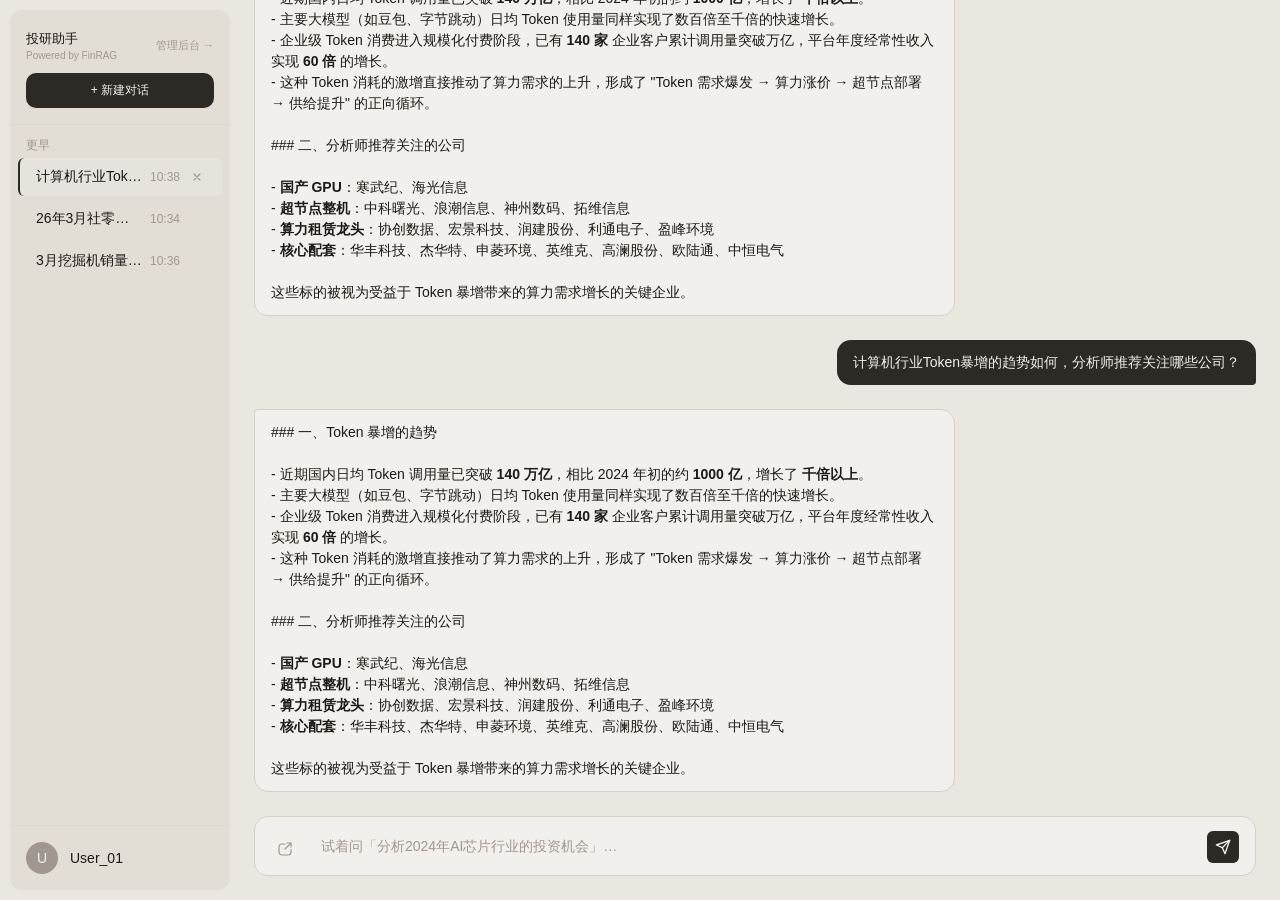
==== commit ed22067f: "Show demo message when user tries to send a message" ====
--- a/chat/index.html
+++ b/chat/index.html
@@ -1284,11 +1284,8 @@
                 this.rightPanel.classList.add('collapsed');
             },
             async handleSend() {
-                const text = this.inputEl.value.trim();
-                if ((!text && !this.pendingImage) || StreamHandler.isStreaming) return;
-                await this.sendQuestion(text);
-                this.inputEl.value = '';
-                this.inputEl.style.height = 'auto';
+                // Demo 模式：提示用户暂不支持对话
+                showToast('Demo 暂不支持回复', 'info');
             },
             async sendQuestion(text) {
                 if (!SessionManager.currentSessionId) {
